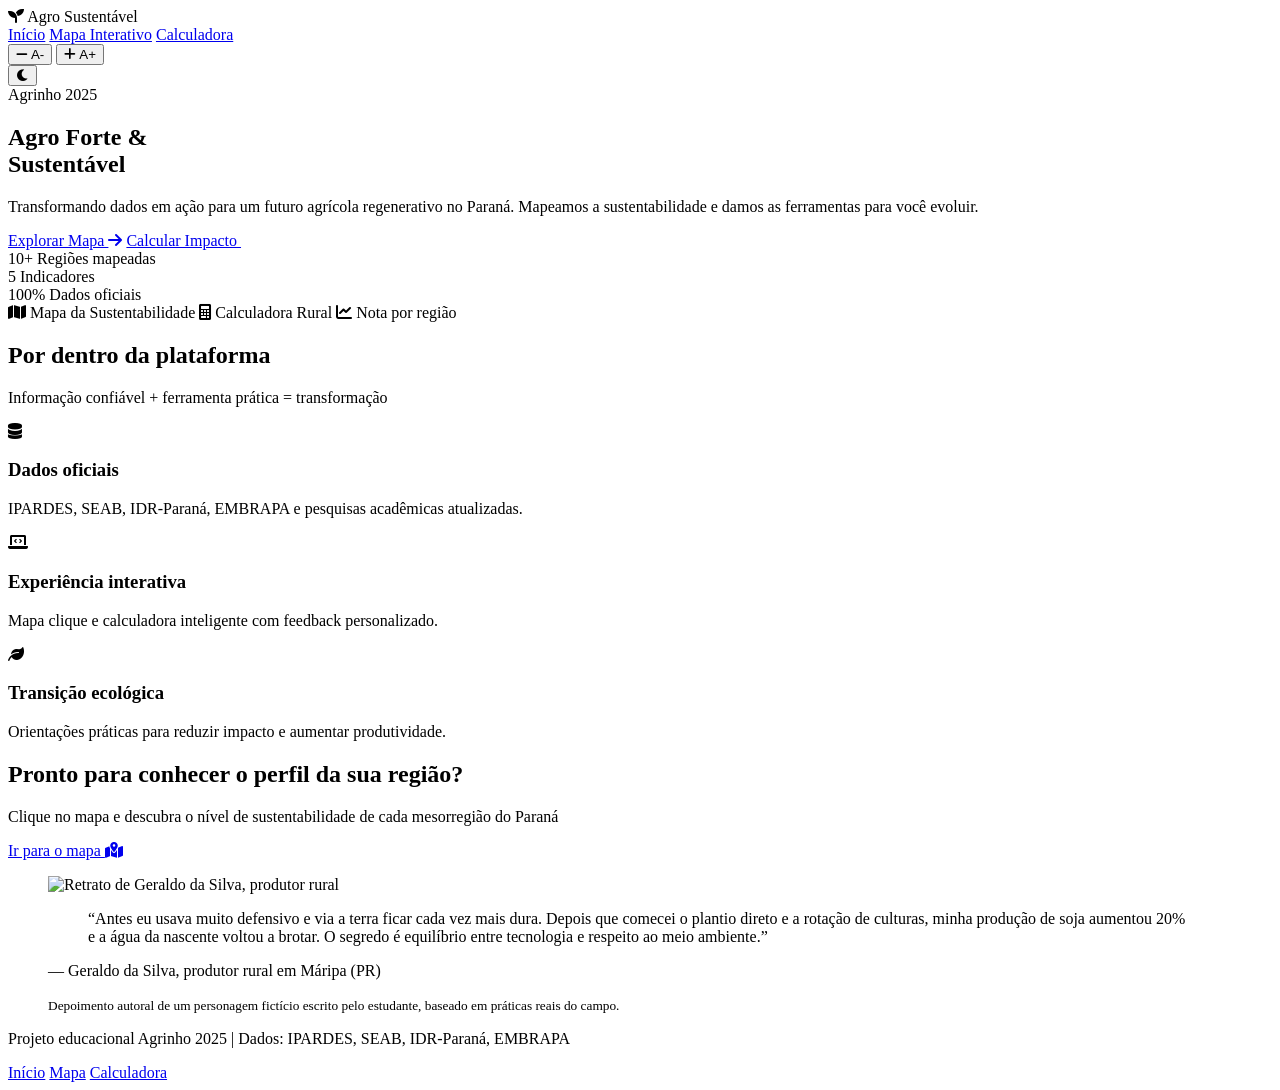
==== index.html @ 738d6c5d "Add files via upload" ====
<!DOCTYPE html>
<html lang="pt-BR">
<head>
    <link rel="icon" type="image/png" sizes="32x32" href="../img/agrinho.png">
    <link rel="shortcut icon" href="../img/agrinho.png">
    <link rel="apple-touch-icon" href="../img/agrinho.png">  
    <meta charset="UTF-8">
    <meta name="viewport" content="width=device-width, initial-scale=1.0">
    <title>Agro Forte & Sustentável | Início</title>
    <link rel="preconnect" href="https://fonts.googleapis.com">
    <link rel="preconnect" href="https://fonts.gstatic.com" crossorigin>
    <link href="https://fonts.googleapis.com/css2?family=Inter:opsz,wght@14..32,300;14..32,400;14..32,500;14..32,600;14..32,700&family=Space+Grotesk:wght@400;500;600;700&display=swap" rel="stylesheet">
    <link rel="stylesheet" href="https://cdnjs.cloudflare.com/ajax/libs/font-awesome/6.0.0-beta3/css/all.min.css">
    <link rel="stylesheet" href="../css/style.css">
</head>
<body>
    <!-- Elemento para o brilho do cursor (animado via JS) -->
    <div class="cursor-glow"></div>

    <!-- Cabeçalho fixo transparente -->
    <header class="header-transparent">
        <div class="container">
            <div class="logo"> <!-- CORRIGIDO: antes havia caractere estranho -->
                <i class="fas fa-seedling"></i>
                <span>Agro Sustentável</span>
 

            </div>
            <nav>
                <a href="index.html">Início</a>
                <a href="mapa.html">Mapa Interativo</a>
                <a href="calculadora.html">Calculadora</a>
                <div class="font-control">
                    <button id="font-minus" class="font-btn" aria-label="Diminuir fonte">
                        <i class="fas fa-minus"></i> A-
                    </button>
                    <button id="font-plus" class="font-btn" aria-label="Aumentar fonte">
                        <i class="fas fa-plus"></i> A+
                    </button>
                </div>
                <button id="dark-mode-toggle" class="dark-toggle" aria-label="Alternar modo escuro">
                    <i class="fas fa-moon"></i>
                </button>
            </nav>
        </div>
    </header>

    <main>
        <!-- Seção hero (destaque principal) -->
        <section class="hero">
            <div class="container hero-grid">
                <div class="hero-content">
                    <div class="badge">Agrinho 2025</div>
                    <h1>Agro Forte &<br>Sustentável</h1>
                    <p>Transformando dados em ação para um futuro agrícola regenerativo no Paraná. Mapeamos a sustentabilidade e damos as ferramentas para você evoluir.</p>
                    <div class="hero-buttons">
                        <a href="mapa.html" class="btn-primary">Explorar Mapa <i class="fas fa-arrow-right"></i></a>
                        <a href="calculadora.html" class="btn-secondary">Calcular Impacto <i class="fas fa-chart-simple"></i></a>
                    </div>
                    <div class="hero-stats">
                        <div><span>10+</span> Regiões mapeadas</div>
                        <div><span>5</span> Indicadores</div>
                        <div><span>100%</span> Dados oficiais</div>
                    </div>
                </div>
                <div class="hero-visual">
                    <a href="mapa.html" class="floating-card card-1" style="text-decoration: none; color: inherit;">
                        <i class="fas fa-map"></i>
                        <span>Mapa da Sustentabilidade</span>
                    </a>
                    <a href="calculadora.html" class="floating-card card-2" style="text-decoration: none; color: inherit;">
                        <i class="fas fa-calculator"></i>
                        <span>Calculadora Rural</span>
                    </a>
                    <a href="#features" class="floating-card card-3" style="text-decoration: none; color: inherit;">
                        <i class="fas fa-chart-line"></i>
                        <span>Nota por região</span>
                    </a>
                </div>
            </div>
            <div class="hero-wave"></div>
        </section>

        <!-- Seção de funcionalidades -->
        <section class="features">
            <div class="container">
                <div class="section-header">
                    <h2>Por dentro da plataforma</h2>
                    <p>Informação confiável + ferramenta prática = transformação</p>
                </div>
                <div class="features-grid">
                    <div class="feature-card">
                        <div class="feature-icon"><i class="fas fa-database"></i></div>
                        <h3>Dados oficiais</h3>
                        <p>IPARDES, SEAB, IDR-Paraná, EMBRAPA e pesquisas acadêmicas atualizadas.</p>
                    </div>
                    <div class="feature-card">
                        <div class="feature-icon"><i class="fas fa-laptop-code"></i></div>
                        <h3>Experiência interativa</h3>
                        <p>Mapa clique e calculadora inteligente com feedback personalizado.</p>
                    </div>
                    <div class="feature-card">
                        <div class="feature-icon"><i class="fas fa-leaf"></i></div>
                        <h3>Transição ecológica</h3>
                        <p>Orientações práticas para reduzir impacto e aumentar produtividade.</p>
                    </div>
                </div>
            </div>
        </section>

        <!-- Chamada para ação -->
        <section class="cta-section">
            <div class="container">
                <div class="cta-card">
                    <h2>Pronto para conhecer o perfil da sua região?</h2>
                    <p>Clique no mapa e descubra o nível de sustentabilidade de cada mesorregião do Paraná</p>
                    <a href="mapa.html" class="btn-primary">Ir para o mapa <i class="fas fa-map-marked-alt"></i></a>
                </div>
            </div>
        </section>
        <!-- Depoimento autoral do produtor (semântico com figure/blockquote) -->
        <section class="depoimento-autoral" aria-label="Depoimento de produtor rural">
            <div class="container">
                <figure class="depoimento-card">
                    <img src="../img/geraldo.png" alt="Retrato de Geraldo da Silva, produtor rural" class="depoimento-icone">
                    <figcaption class="depoimento-conteudo">
                        <blockquote class="depoimento-texto">
                            <p>“Antes eu usava muito defensivo e via a terra ficar cada vez mais dura. Depois que comecei o plantio direto e a rotação de culturas, minha produção de soja aumentou 20% e a água da nascente voltou a brotar. O segredo é equilíbrio entre tecnologia e respeito ao meio ambiente.”</p>
                        </blockquote>
                        <p class="depoimento-autor">— Geraldo da Silva, produtor rural em Máripa (PR)</p>
                        <small class="depoimento-credito">Depoimento autoral de um personagem fictício escrito pelo estudante, baseado em práticas reais do campo.</small>
                    </figcaption>
                </figure>
            </div>
        </section>
    </main>

    <footer>
        <div class="container">
            <p>Projeto educacional Agrinho 2025 | Dados: IPARDES, SEAB, IDR-Paraná, EMBRAPA</p>
            <div class="footer-links">
                <a href="index.html">Início</a>
                <a href="mapa.html">Mapa</a>
                <a href="calculadora.html">Calculadora</a>
            </div>
        </div>
    </footer>

    <script src="../js/script.js"></script>
</body>
</html>
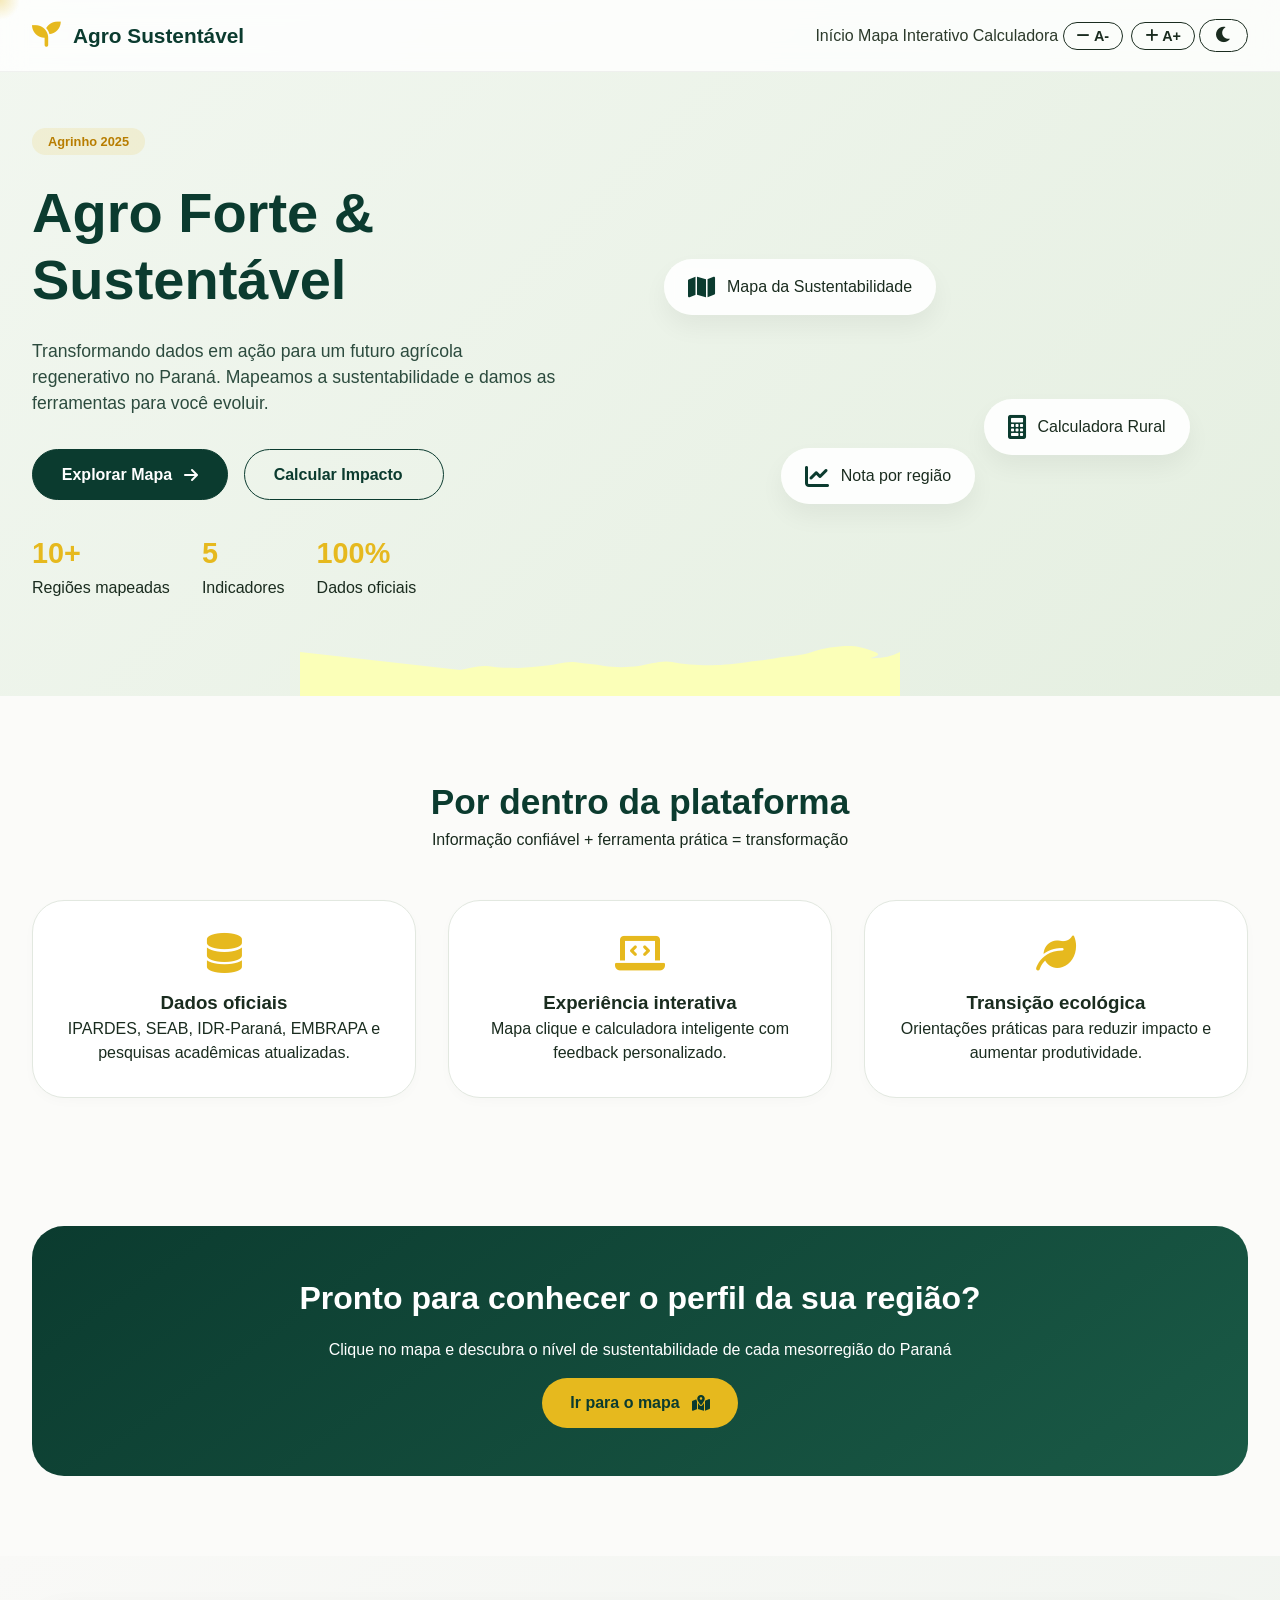
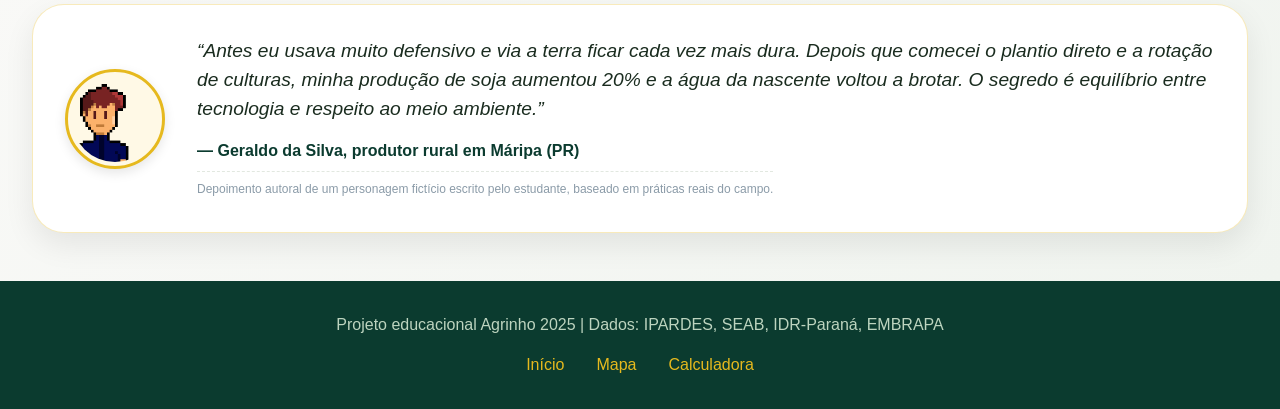
==== commit f97f26af: "alteração dos caminhos para os arquivos" ====
--- a/index.html
+++ b/index.html
@@ -1,9 +1,9 @@
 <!DOCTYPE html>
 <html lang="pt-BR">
 <head>
-    <link rel="icon" type="image/png" sizes="32x32" href="../img/agrinho.png">
-    <link rel="shortcut icon" href="../img/agrinho.png">
-    <link rel="apple-touch-icon" href="../img/agrinho.png">  
+    <link rel="icon" type="image/png" sizes="32x32" href="img/agrinho.png">
+    <link rel="shortcut icon" href="img/agrinho.png">
+    <link rel="apple-touch-icon" href="img/agrinho.png">  
     <meta charset="UTF-8">
     <meta name="viewport" content="width=device-width, initial-scale=1.0">
     <title>Agro Forte & Sustentável | Início</title>
@@ -11,7 +11,7 @@
     <link rel="preconnect" href="https://fonts.gstatic.com" crossorigin>
     <link href="https://fonts.googleapis.com/css2?family=Inter:opsz,wght@14..32,300;14..32,400;14..32,500;14..32,600;14..32,700&family=Space+Grotesk:wght@400;500;600;700&display=swap" rel="stylesheet">
     <link rel="stylesheet" href="https://cdnjs.cloudflare.com/ajax/libs/font-awesome/6.0.0-beta3/css/all.min.css">
-    <link rel="stylesheet" href="../css/style.css">
+    <link rel="stylesheet" href="css/style.css">
 </head>
 <body>
     <!-- Elemento para o brilho do cursor (animado via JS) -->
@@ -122,7 +122,7 @@
         <section class="depoimento-autoral" aria-label="Depoimento de produtor rural">
             <div class="container">
                 <figure class="depoimento-card">
-                    <img src="../img/geraldo.png" alt="Retrato de Geraldo da Silva, produtor rural" class="depoimento-icone">
+                    <img src="img/geraldo.png" alt="Retrato de Geraldo da Silva, produtor rural" class="depoimento-icone">
                     <figcaption class="depoimento-conteudo">
                         <blockquote class="depoimento-texto">
                             <p>“Antes eu usava muito defensivo e via a terra ficar cada vez mais dura. Depois que comecei o plantio direto e a rotação de culturas, minha produção de soja aumentou 20% e a água da nascente voltou a brotar. O segredo é equilíbrio entre tecnologia e respeito ao meio ambiente.”</p>
@@ -146,6 +146,6 @@
         </div>
     </footer>
 
-    <script src="../js/script.js"></script>
+    <script src="js/script.js"></script>
 </body>
-</html>+</html>
--- a/css/style.css
+++ b/css/style.css
@@ -0,0 +1,941 @@
+/**
+ * ================================================
+ * ESTILOS GLOBAIS DO SITE - ARQUIVO PRINCIPAL (style.css)
+ * ================================================
+ * 
+ * Este arquivo contém os estilos base compartilhados por todas as páginas do site.
+ * Inclui:
+ * - Reset e configurações globais
+ * - Efeitos visuais (cursor glow)
+ * - Cabeçalho fixo com navegação
+ * - Botões principais
+ * - Seção Hero (página inicial)
+ * - Seção de funcionalidades (Features)
+ * - Chamada para ação (CTA)
+ * - Depoimento autoral
+ * - Rodapé (Footer)
+ * - Modo escuro (Dark Mode) completo
+ * - Responsividade para todos os dispositivos
+ * - Classes de compatibilidade para quiz e mapa
+ */
+
+/* ================================================
+   RESET E CONFIGURAÇÕES GLOBAIS
+   ================================================ */
+
+/* Reset básico - remove margens e paddings padrão */
+* {
+    margin: 0;
+    padding: 0;
+    box-sizing: border-box;
+}
+
+/* Configurações do corpo da página */
+body {
+    font-family: 'Inter', sans-serif;
+    background-color: #FBFBF9;
+    color: #1A2C1F;
+    line-height: 1.5;
+    overflow-x: hidden;
+    font-size: 100%;
+    transition: font-size 0.2s ease;
+}
+
+/* Elemento raiz - base para controle de fonte */
+html {
+    font-size: 100%;
+}
+
+/* Container centralizado - limita largura máxima */
+.container {
+    max-width: 1280px;
+    margin: 0 auto;
+    padding: 0 2rem;
+    transition: all 0.2s ease;
+}
+
+/* ================================================
+   EFEITO DE BRILHO DO CURSOR (VISUAL)
+   ================================================ 
+   Cria um efeito de "glow" que acompanha o mouse
+   Melhora a experiência estética do site */
+
+.cursor-glow {
+    position: fixed;
+    width: 40px;
+    height: 40px;
+    border-radius: 50%;
+    background: radial-gradient(circle, rgba(230, 185, 30, 0.3) 0%, rgba(230, 185, 30, 0) 70%);
+    pointer-events: none;  /* Permite clicar através do elemento */
+    z-index: 9999;
+    transform: translate(-50%, -50%);
+    transition: transform 0.05s;
+}
+
+/* ================================================
+   CABEÇALHO (HEADER) TRANSPARENTE COM BLUR
+   ================================================ 
+   Header fixo no topo com efeito de vidro (glassmorphism) */
+
+header {
+    position: fixed;
+    top: 0;
+    width: 100%;
+    z-index: 100;
+    padding: 1.2rem 0;
+    transition: all 0.3s;
+    background: rgba(255, 255, 255, 0.8);
+    backdrop-filter: blur(12px);
+    border-bottom: 1px solid rgba(0, 0, 0, 0.05);
+}
+
+/* Container do header - layout flexível */
+.header-transparent .container {
+    display: flex;
+    justify-content: space-between;
+    align-items: center;
+}
+
+/* ================================================
+   LOGO
+   ================================================ */
+
+.logo {
+    display: flex;
+    align-items: center;
+    gap: 0.75rem;
+    font-weight: 700;
+    font-size: 1.3rem;
+    color: #0B3B2F;
+}
+
+.logo a {
+    display: flex;
+    align-items: center;
+    gap: 0.75rem;
+    text-decoration: none;
+    color: inherit;
+}
+
+.logo i {
+    font-size: 1.8rem;
+    color: #E6B91E;
+}
+
+/* ================================================
+   NAVEGAÇÃO PRINCIPAL
+   ================================================ */
+
+nav ul {
+    display: flex;
+    list-style: none;
+    gap: 2rem;
+}
+
+nav a {
+    text-decoration: none;
+    color: #2C3A2B;
+    font-weight: 500;
+    transition: color 0.2s;
+}
+
+nav a:hover, 
+nav a.active {
+    color: #E6B91E;
+}
+
+/* ================================================
+   FERRAMENTAS DE ACESSIBILIDADE
+   ================================================ 
+   Controles de tamanho de fonte e modo escuro */
+
+.accessibility-tools {
+    display: flex;
+    align-items: center;
+    gap: 1rem;
+}
+
+/* Controle de fonte (A+ e A-) */
+.font-control {
+    display: inline-flex;
+    align-items: center;
+    gap: 0.5rem;
+}
+
+.font-btn {
+    background: transparent;
+    border: 1px solid currentColor;
+    border-radius: 40px;
+    padding: 0.3rem 0.8rem;
+    cursor: pointer;
+    font-size: 0.9rem;
+    font-weight: 600;
+    transition: all 0.2s;
+    color: inherit;
+}
+
+.font-btn:hover {
+    background: rgba(230, 185, 30, 0.2);
+    border-color: #E6B91E;
+}
+
+.font-btn i {
+    font-size: 0.9rem;
+}
+
+/* Botão de modo escuro (dark mode) */
+.dark-toggle {
+    background: transparent;
+    border: 1px solid currentColor;
+    border-radius: 40px;
+    padding: 0.3rem 0.9rem;
+    cursor: pointer;
+    font-size: 1.1rem;
+    color: inherit;
+    transition: all 0.2s;
+}
+
+.dark-toggle:hover {
+    background: rgba(230, 185, 30, 0.2);
+    border-color: #E6B91E;
+}
+
+.dark-toggle i {
+    transition: transform 0.3s ease;
+}
+
+.dark-toggle:hover i {
+    transform: rotate(15deg);
+}
+
+/* ================================================
+   BOTÕES PRINCIPAIS
+   ================================================ 
+   Botões primário e secundário com animação de pulso */
+
+.btn-primary, 
+.btn-secondary {
+    display: inline-flex;
+    align-items: center;
+    gap: 0.75rem;
+    padding: 0.8rem 1.8rem;
+    border-radius: 60px;
+    font-weight: 600;
+    text-decoration: none;
+    transition: all 0.25s;
+    font-size: 1rem;
+    animation: pulse 2s infinite;
+}
+
+.btn-primary:hover, 
+.btn-secondary:hover {
+    animation: none;
+    transform: translateY(-2px);
+}
+
+/* Botão primário (fundo escuro) */
+.btn-primary {
+    background: #0B3B2F;
+    color: white;
+    border: 1px solid #0B3B2F;
+}
+
+.btn-primary:hover {
+    background: #1A5A46;
+    box-shadow: 0 8px 20px rgba(11, 59, 47, 0.2);
+}
+
+/* Botão secundário (contorno) */
+.btn-secondary {
+    background: transparent;
+    color: #0B3B2F;
+    border: 1px solid #0B3B2F;
+}
+
+.btn-secondary:hover {
+    background: #F0F4EF;
+}
+
+/* Animação de pulso para chamar atenção */
+@keyframes pulse {
+    0% {
+        transform: scale(1);
+        box-shadow: 0 0 0 0 rgba(230, 185, 30, 0.4);
+    }
+    70% {
+        transform: scale(1.02);
+        box-shadow: 0 0 0 10px rgba(230, 185, 30, 0);
+    }
+    100% {
+        transform: scale(1);
+        box-shadow: 0 0 0 0 rgba(230, 185, 30, 0);
+    }
+}
+
+/* ================================================
+   SEÇÃO HERO (DESTAQUE PRINCIPAL)
+   ================================================ 
+   Primeira seção da página inicial com chamada principal */
+
+.hero {
+    position: relative;
+    padding: 8rem 0 6rem;
+    background: linear-gradient(135deg, #F2F7F0 0%, #E5EFE1 100%);
+    overflow: hidden;
+}
+
+/* Grid do hero - duas colunas (texto + cards flutuantes) */
+.hero-grid {
+    display: grid;
+    grid-template-columns: 1fr 1fr;
+    gap: 3rem;
+    align-items: center;
+}
+
+/* Badge de destaque */
+.badge {
+    display: inline-block;
+    background: rgba(230, 185, 30, 0.125);
+    color: #B87D00;
+    padding: 0.25rem 1rem;
+    border-radius: 60px;
+    font-size: 0.8rem;
+    font-weight: 600;
+    margin-bottom: 1.5rem;
+}
+
+/* Título principal */
+.hero h1 {
+    font-family: 'Space Grotesk', sans-serif;
+    font-size: 3.5rem;
+    line-height: 1.2;
+    margin-bottom: 1.5rem;
+    color: #0B3B2F;
+}
+
+/* Descrição */
+.hero p {
+    font-size: 1.1rem;
+    color: #2C4B3E;
+    margin-bottom: 2rem;
+    max-width: 90%;
+}
+
+/* Grupo de botões */
+.hero-buttons {
+    display: flex;
+    gap: 1rem;
+    margin-bottom: 2rem;
+}
+
+/* Estatísticas (números animados) */
+.hero-stats {
+    display: flex;
+    gap: 2rem;
+}
+
+.hero-stats div span {
+    display: block;
+    font-size: 1.8rem;
+    font-weight: 800;
+    color: #E6B91E;
+}
+
+/* ================================================
+   CARDS FLUTUANTES ANIMADOS
+   ================================================ 
+   Cards que flutuam na área visual do hero */
+
+.hero-visual {
+    position: relative;
+    height: 350px;
+}
+
+.floating-card {
+    position: absolute;
+    background: rgba(255, 255, 255, 0.9);
+    backdrop-filter: blur(8px);
+    padding: 1rem 1.5rem;
+    border-radius: 60px;
+    display: flex;
+    align-items: center;
+    gap: 0.75rem;
+    box-shadow: 0 12px 25px rgba(0, 0, 0, 0.05);
+    font-weight: 500;
+    animation: float 4s infinite ease-in-out;
+    cursor: pointer;
+    transition: transform 0.3s, box-shadow 0.3s;
+    text-decoration: none;
+    color: inherit;
+}
+
+.floating-card:hover {
+    transform: translateY(-5px) scale(1.02);
+    box-shadow: 0 20px 30px -10px rgba(0, 0, 0, 0.2);
+}
+
+.floating-card i {
+    font-size: 1.5rem;
+    color: #0B3B2F;
+}
+
+/* Posicionamento individual dos cards com delays diferentes */
+.card-1 {
+    top: 20%;
+    left: 0;
+    animation-delay: 0s;
+}
+
+.card-2 {
+    top: 60%;
+    right: 10%;
+    animation-delay: 1s;
+}
+
+.card-3 {
+    bottom: 10%;
+    left: 20%;
+    animation-delay: 2s;
+}
+
+/* Animação de flutuação */
+@keyframes float {
+    0% {
+        transform: translateY(0px);
+    }
+    50% {
+        transform: translateY(-12px);
+    }
+    100% {
+        transform: translateY(0px);
+    }
+}
+
+/* Onda decorativa na parte inferior do hero */
+.hero-wave {
+    position: absolute;
+    bottom: 0;
+    left: 0;
+    width: 100%;
+    height: 60px;
+    background: url('[data-uri]') repeat-x;
+    background-size: 1200px 60px;
+}
+
+/* ================================================
+   SEÇÃO DE FUNCIONALIDADES (FEATURES)
+   ================================================ 
+   Cards que explicam os recursos da plataforma */
+
+.features {
+    padding: 5rem 0;
+}
+
+.section-header {
+    text-align: center;
+    margin-bottom: 3rem;
+}
+
+.section-header h2 {
+    font-family: 'Space Grotesk', sans-serif;
+    font-size: 2.2rem;
+    color: #0B3B2F;
+}
+
+/* Grid responsivo de features */
+.features-grid {
+    display: grid;
+    grid-template-columns: repeat(auto-fit, minmax(280px, 1fr));
+    gap: 2rem;
+}
+
+/* Card individual de feature */
+.feature-card {
+    background: white;
+    padding: 2rem;
+    border-radius: 2rem;
+    text-align: center;
+    transition: all 0.3s;
+    box-shadow: 0 4px 12px rgba(0, 0, 0, 0.02);
+    border: 1px solid #E2E8E0;
+}
+
+.feature-card:hover {
+    transform: translateY(-8px);
+    box-shadow: 0 20px 30px -12px rgba(0, 0, 0, 0.1);
+    border-color: #E6B91E;
+}
+
+.feature-icon i {
+    font-size: 2.5rem;
+    color: #E6B91E;
+    margin-bottom: 1rem;
+}
+
+/* Animações de entrada com delays */
+.feature-card:nth-child(1) {
+    transition-delay: 0.1s;
+}
+
+.feature-card:nth-child(2) {
+    transition-delay: 0.2s;
+}
+
+.feature-card:nth-child(3) {
+    transition-delay: 0.3s;
+}
+
+/* ================================================
+   SEÇÃO DE CHAMADA PARA AÇÃO (CTA)
+   ================================================ 
+   Seção que incentiva o usuário a explorar o mapa */
+
+.cta-section {
+    padding: 3rem 0 5rem;
+}
+
+.cta-card {
+    background: linear-gradient(145deg, #0B3B2F, #1A5A46);
+    padding: 3rem;
+    border-radius: 2rem;
+    text-align: center;
+    color: white;
+}
+
+.cta-card h2 {
+    font-size: 2rem;
+    margin-bottom: 1rem;
+}
+
+.cta-card .btn-primary {
+    background: #E6B91E;
+    color: #0B3B2F;
+    border: none;
+    margin-top: 1rem;
+}
+
+/* ================================================
+   DEPOIMENTO AUTORAL (COM SEMÂNTICA MELHORADA)
+   ================================================ 
+   Seção de depoimento de produtor rural */
+
+.depoimento-autoral {
+    padding: 3rem 0;
+    background: linear-gradient(135deg, #F9F9F7 0%, #F0F4EF 100%);
+}
+
+/* Card do depoimento */
+.depoimento-card {
+    display: flex;
+    gap: 2rem;
+    background: white;
+    border-radius: 2rem;
+    padding: 2rem;
+    box-shadow: 0 12px 30px rgba(0, 0, 0, 0.08);
+    border: 1px solid rgba(230, 185, 30, 0.3);
+    transition: transform 0.3s;
+    align-items: center;
+}
+
+.depoimento-card:hover {
+    transform: translateY(-5px);
+}
+
+/* Imagem do depoente */
+.depoimento-icone {
+    flex-shrink: 0;
+    width: 100px;
+    height: 100px;
+    border-radius: 50%;
+    object-fit: cover;
+    border: 3px solid #E6B91E;
+    background: #FFF9E6;
+    padding: 4px;
+    box-shadow: 0 4px 12px rgba(0, 0, 0, 0.1);
+}
+
+.depoimento-conteudo {
+    flex: 1;
+}
+
+/* Texto do depoimento */
+.depoimento-texto {
+    font-size: 1.2rem;
+    line-height: 1.5;
+    font-style: italic;
+    color: #1A2C1F;
+    margin-bottom: 1rem;
+}
+
+.depoimento-texto p {
+    margin: 0;
+}
+
+/* Nome do autor */
+.depoimento-autor {
+    font-weight: 600;
+    color: #0B3B2F;
+    margin-bottom: 0.5rem;
+}
+
+/* Crédito do depoimento (personagem fictício) */
+.depoimento-credito {
+    font-size: 0.75rem;
+    color: #8B9BA8;
+    border-top: 1px dashed #E2E8E0;
+    padding-top: 0.5rem;
+    display: inline-block;
+}
+
+/* ================================================
+   RODAPÉ (FOOTER)
+   ================================================ */
+
+footer {
+    background: #0B3B2F;
+    color: #BDD4BF;
+    padding: 2rem 0;
+    text-align: center;
+}
+
+.footer-links {
+    margin-top: 1rem;
+    display: flex;
+    justify-content: center;
+    gap: 2rem;
+    list-style: none;
+}
+
+.footer-links a {
+    color: #E6B91E;
+    text-decoration: none;
+    transition: color 0.2s;
+}
+
+.footer-links a:hover {
+    color: #F5C542;
+    text-decoration: underline;
+}
+
+/* ================================================
+   MODO ESCURO (DARK MODE) - GLOBAL
+   ================================================ 
+   Sobrescrita de cores para o tema escuro */
+
+/* Classe principal do modo escuro */
+.dark-mode {
+    background-color: #0F1A12;
+    color: #E5E7E6;
+}
+
+/* Header no modo escuro */
+.dark-mode header,
+.dark-mode .header-transparent {
+    background: rgba(15, 26, 18, 0.95) !important;
+    border-bottom: 1px solid #2A3A2A !important;
+    backdrop-filter: blur(12px);
+}
+
+.dark-mode .logo {
+    color: #F0F7EA;
+}
+
+.dark-mode .logo i {
+    color: #E6B91E;
+}
+
+.dark-mode nav a {
+    color: #C8DCC8;
+}
+
+.dark-mode nav a:hover,
+.dark-mode nav a.active {
+    color: #E6B91E;
+}
+
+/* Hero no modo escuro */
+.dark-mode .hero {
+    background: linear-gradient(135deg, #0F1F12 0%, #142A18 100%);
+}
+
+.dark-mode .badge {
+    background: rgba(230, 185, 30, 0.188);
+    color: #F5C542;
+}
+
+.dark-mode .hero h1,
+.dark-mode .section-header h2,
+.dark-mode .feature-card h3 {
+    color: #F0F7EA;
+}
+
+.dark-mode .hero p {
+    color: #C8DCC8;
+}
+
+/* Features no modo escuro */
+.dark-mode .feature-card {
+    background: #1C2A1C;
+    border-color: #2C3E2C;
+    box-shadow: none;
+}
+
+.dark-mode .feature-card:hover {
+    border-color: #E6B91E;
+}
+
+/* Cards flutuantes no modo escuro */
+.dark-mode .floating-card {
+    background: rgba(30, 40, 30, 0.9);
+    backdrop-filter: blur(8px);
+    color: #F0F7EA;
+    border: 1px solid rgba(230, 185, 30, 0.25);
+}
+
+.dark-mode .floating-card i {
+    color: #E6B91E;
+}
+
+/* CTA no modo escuro */
+.dark-mode .cta-card {
+    background: linear-gradient(145deg, #1E3A2A, #0F2A1A);
+}
+
+/* Depoimento no modo escuro */
+.dark-mode .depoimento-autoral {
+    background: linear-gradient(135deg, #142A18 0%, #0F1F12 100%);
+}
+
+.dark-mode .depoimento-card {
+    background: #1C2A1C;
+}
+
+.dark-mode .depoimento-texto {
+    color: #E5E7E6;
+}
+
+.dark-mode .depoimento-autor {
+    color: #E6B91E;
+}
+
+.dark-mode .depoimento-credito {
+    color: #A8C3A8;
+    border-top-color: #2C3E2C;
+}
+
+.dark-mode .depoimento-icone img {
+    background: #2A3E2A;
+    border-color: #E6B91E;
+}
+
+/* Footer no modo escuro */
+.dark-mode footer {
+    background: #0A1A0A;
+    color: #9ABF9A;
+}
+
+/* Botões no modo escuro */
+.dark-mode .btn-secondary {
+    border-color: #C8DCC8;
+    color: #C8DCC8;
+}
+
+.dark-mode .btn-secondary:hover {
+    background: #2A3E2A;
+}
+
+/* Botão dark mode no modo escuro */
+.dark-mode .dark-toggle {
+    border-color: #C8DCC8;
+    color: #C8DCC8;
+}
+
+.dark-mode .dark-toggle:hover {
+    background: rgba(230, 185, 30, 0.2);
+    border-color: #E6B91E;
+}
+
+/* Ferramentas de acessibilidade no modo escuro */
+.dark-mode .font-btn {
+    border-color: #C8DCC8;
+    color: #C8DCC8;
+}
+
+.dark-mode .font-btn:hover {
+    background: rgba(230, 185, 30, 0.2);
+    border-color: #E6B91E;
+}
+
+/* ================================================
+   RESPONSIVIDADE
+   ================================================ 
+   Adaptações para diferentes tamanhos de tela */
+
+/* Tablets grandes (max-width: 900px) */
+@media (max-width: 900px) {
+    .hero-grid {
+        grid-template-columns: 1fr;
+        text-align: center;
+    }
+    
+    .hero p {
+        max-width: 100%;
+    }
+    
+    .hero-stats {
+        justify-content: center;
+    }
+    
+    .hero-visual {
+        display: none;
+    }
+    
+    .hero h1 {
+        font-size: 2.5rem;
+    }
+    
+    /* Ajuste do header em telas menores */
+    .header-transparent .container {
+        flex-wrap: wrap;
+        gap: 1rem;
+    }
+    
+    nav ul {
+        gap: 1rem;
+    }
+}
+
+/* Tablets pequenos e celulares grandes (max-width: 700px) */
+@media (max-width: 700px) {
+    .depoimento-card {
+        flex-direction: column;
+        text-align: center;
+        gap: 1rem;
+        padding: 1.5rem;
+    }
+    
+    .depoimento-texto {
+        font-size: 1rem;
+    }
+    
+    .depoimento-icone img {
+        width: 80px;
+        height: 80px;
+    }
+    
+    .features-grid {
+        grid-template-columns: 1fr;
+    }
+    
+    .cta-card {
+        padding: 2rem;
+    }
+    
+    .cta-card h2 {
+        font-size: 1.5rem;
+    }
+}
+
+/* Celulares médios (max-width: 600px) */
+@media (max-width: 600px) {
+    .header-transparent .container {
+        flex-direction: column;
+    }
+    
+    nav ul {
+        justify-content: center;
+    }
+    
+    .accessibility-tools {
+        justify-content: center;
+    }
+}
+
+/* Celulares pequenos (max-width: 480px) */
+@media (max-width: 480px) {
+    .hero h1 {
+        font-size: 2rem;
+    }
+    
+    .hero-buttons {
+        flex-direction: column;
+        align-items: center;
+    }
+    
+    .hero-stats {
+        flex-direction: column;
+        gap: 0.5rem;
+    }
+    
+    .depoimento-icone img {
+        width: 70px;
+        height: 70px;
+    }
+    
+    .depoimento-texto {
+        font-size: 0.9rem;
+    }
+}
+
+/* ================================================
+   CLASSES PARA QUIZ E MAPA (COMPATIBILIDADE)
+   ================================================ 
+   Estilos que garantem compatibilidade com os componentes 
+   das páginas de calculadora e mapa */
+
+.quiz-card, 
+.map-card, 
+.modal-comparacao, 
+.modal-normal {
+    transition: all 0.2s ease;
+}
+
+/* Transições suaves para cards de opção do quiz */
+.quiz-step .option-card {
+    transition: all 0.3s cubic-bezier(0.2, 0.9, 0.4, 1.1);
+}
+
+/* Delays diferentes para cada opção (efeito cascata) */
+.quiz-step .option-card:nth-child(1) {
+    transition-delay: 0.05s;
+}
+
+.quiz-step .option-card:nth-child(2) {
+    transition-delay: 0.1s;
+}
+
+.quiz-step .option-card:nth-child(3) {
+    transition-delay: 0.15s;
+}
+
+.quiz-step .option-card:nth-child(4) {
+    transition-delay: 0.2s;
+}
+
+/* Hover dos cards de opção */
+.option-card:hover {
+    transform: translateY(-5px) scale(1.01);
+    box-shadow: 0 12px 20px -8px rgba(0, 0, 0, 0.15);
+}
+
+/* ================================================
+   LINK DE ACESSIBILIDADE (SKIP LINK)
+   ================================================ 
+   Permite que usuários de teclado pulem a navegação
+   e vão diretamente para o conteúdo principal */
+
+.skip-link {
+    position: absolute;
+    top: -40px;
+    left: 0;
+    background: #0B3B2F;
+    color: white;
+    padding: 8px;
+    text-decoration: none;
+    z-index: 1000;
+    transition: top 0.2s;
+}
+
+.skip-link:focus {
+    top: 0;
+}
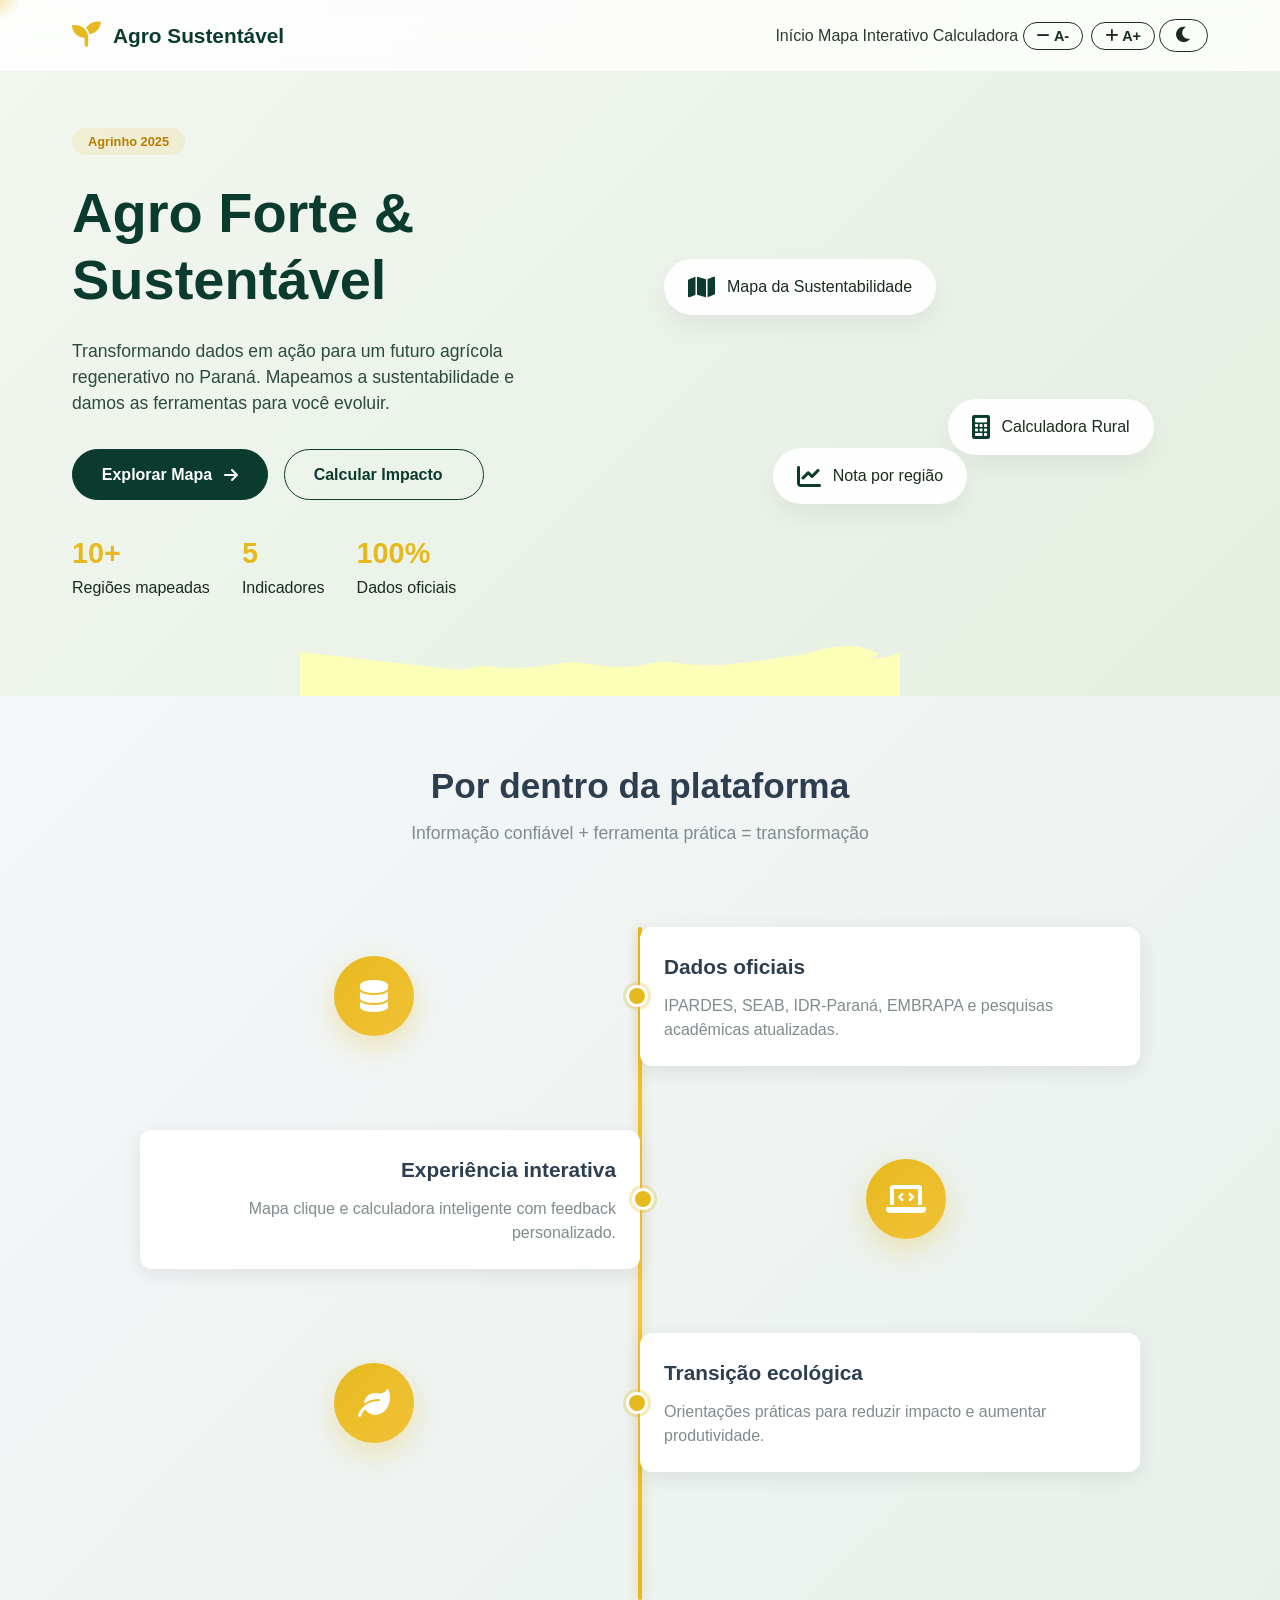
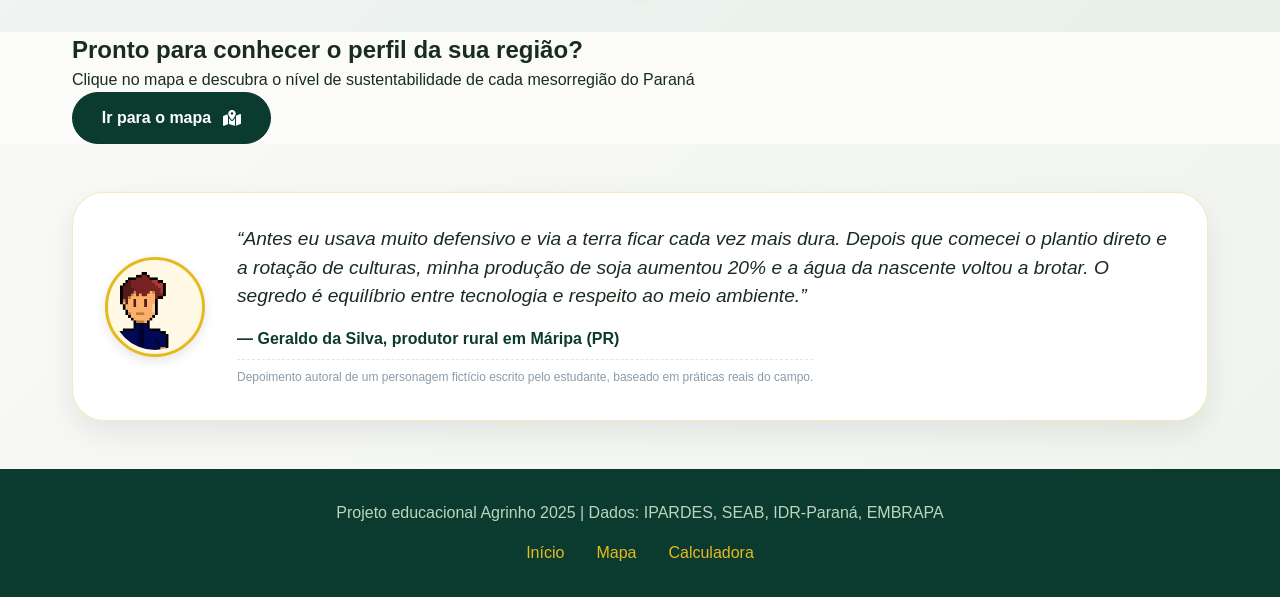
==== commit d30a4a6a: "atualização nas features" ====
--- a/index.html
+++ b/index.html
@@ -20,7 +20,7 @@
     <!-- Cabeçalho fixo transparente -->
     <header class="header-transparent">
         <div class="container">
-            <div class="logo"> <!-- CORRIGIDO: antes havia caractere estranho -->
+            <div class="logo"> 
                 <i class="fas fa-seedling"></i>
                 <span>Agro Sustentável</span>
  
@@ -82,27 +82,39 @@
         </section>
 
         <!-- Seção de funcionalidades -->
-        <section class="features">
+  <section class="features">
             <div class="container">
                 <div class="section-header">
                     <h2>Por dentro da plataforma</h2>
                     <p>Informação confiável + ferramenta prática = transformação</p>
                 </div>
-                <div class="features-grid">
-                    <div class="feature-card">
-                        <div class="feature-icon"><i class="fas fa-database"></i></div>
-                        <h3>Dados oficiais</h3>
-                        <p>IPARDES, SEAB, IDR-Paraná, EMBRAPA e pesquisas acadêmicas atualizadas.</p>
+                <div class="features-timeline">
+                    <div class="timeline-item left">
+                        <div class="timeline-marker">
+                            <div class="feature-icon"><i class="fas fa-database"></i></div>
+                        </div>
+                        <div class="timeline-content">
+                            <h3>Dados oficiais</h3>
+                            <p>IPARDES, SEAB, IDR-Paraná, EMBRAPA e pesquisas acadêmicas atualizadas.</p>
+                        </div>
                     </div>
-                    <div class="feature-card">
-                        <div class="feature-icon"><i class="fas fa-laptop-code"></i></div>
-                        <h3>Experiência interativa</h3>
-                        <p>Mapa clique e calculadora inteligente com feedback personalizado.</p>
+                    <div class="timeline-item right">
+                        <div class="timeline-marker">
+                            <div class="feature-icon"><i class="fas fa-laptop-code"></i></div>
+                        </div>
+                        <div class="timeline-content">
+                            <h3>Experiência interativa</h3>
+                            <p>Mapa clique e calculadora inteligente com feedback personalizado.</p>
+                        </div>
                     </div>
-                    <div class="feature-card">
-                        <div class="feature-icon"><i class="fas fa-leaf"></i></div>
-                        <h3>Transição ecológica</h3>
-                        <p>Orientações práticas para reduzir impacto e aumentar produtividade.</p>
+                    <div class="timeline-item left">
+                        <div class="timeline-marker">
+                            <div class="feature-icon"><i class="fas fa-leaf"></i></div>
+                        </div>
+                        <div class="timeline-content">
+                            <h3>Transição ecológica</h3>
+                            <p>Orientações práticas para reduzir impacto e aumentar produtividade.</p>
+                        </div>
                     </div>
                 </div>
             </div>
--- a/css/style.css
+++ b/css/style.css
@@ -426,9 +426,14 @@
    SEÇÃO DE FUNCIONALIDADES (FEATURES)
    ================================================ 
    Cards que explicam os recursos da plataforma */
-
-.features {
-    padding: 5rem 0;
+   .features {
+    padding: 4rem 2rem;
+    background: linear-gradient(135deg, #f5f7fa 0%, #e8f0ea 100%);
+}
+
+.container {
+    max-width: 1200px;
+    margin: 0 auto;
 }
 
 .section-header {
@@ -437,81 +442,277 @@
 }
 
 .section-header h2 {
-    font-family: 'Space Grotesk', sans-serif;
     font-size: 2.2rem;
-    color: #0B3B2F;
-}
-
-/* Grid responsivo de features */
-.features-grid {
-    display: grid;
-    grid-template-columns: repeat(auto-fit, minmax(280px, 1fr));
-    gap: 2rem;
-}
-
-/* Card individual de feature */
-.feature-card {
+    color: #2c3e50;
+    margin-bottom: 0.5rem;
+    font-weight: 700;
+}
+
+.section-header p {
+    font-size: 1.1rem;
+    color: #7f8c8d;
+}
+
+/* Timeline vertical */
+.features-timeline {
+    position: relative;
+    max-width: 1000px;
+    margin: 0 auto;
+    padding: 2rem 0;
+}
+
+/* Linha vertical central - COR DOURADA */
+.features-timeline::before {
+    content: '';
+    position: absolute;
+    left: 50%;
+    transform: translateX(-50%);
+    width: 4px;
+    height: 100%;
+    background: linear-gradient(to bottom, #E6B91E, #F5C542, #E6B91E);
+    border-radius: 2px;
+    box-shadow: 0 0 10px rgba(230, 185, 30, 0.5);
+}
+
+.timeline-item {
+    display: flex;
+    justify-content: space-between;
+    align-items: center;
+    margin-bottom: 4rem;
+    position: relative;
+    opacity: 0;
+    transform: translateY(30px);
+    animation: fadeInUp 0.6s ease forwards;
+}
+
+.timeline-item:nth-child(1) { animation-delay: 0.2s; }
+.timeline-item:nth-child(2) { animation-delay: 0.5s; }
+.timeline-item:nth-child(3) { animation-delay: 0.8s; }
+
+/* Item à esquerda */
+.timeline-item.left {
+    flex-direction: row;
+}
+
+.timeline-item.left .timeline-marker {
+    order: 1;
+    text-align: right;
+    padding-right: 2rem;
+}
+
+.timeline-item.left .timeline-content {
+    order: 2;
+    text-align: left;
+    margin-left: 0;
+    margin-right: 0;
+}
+
+/* Item à direita */
+.timeline-item.right {
+    flex-direction: row;
+}
+
+.timeline-item.right .timeline-marker {
+    order: 2;
+    text-align: left;
+    padding-left: 2rem;
+}
+
+.timeline-item.right .timeline-content {
+    order: 1;
+    text-align: right;
+    margin-left: 0;
+    margin-right: 0;
+}
+
+.timeline-marker {
+    width: 50%;
+    display: flex;
+    justify-content: center;
+    align-items: center;
+    position: relative;
+    z-index: 2;
+}
+
+/* Ícone do feature - COR DOURADA */
+.feature-icon {
+    width: 80px;
+    height: 80px;
+    background: linear-gradient(135deg, #E6B91E, #F5C542);
+    border-radius: 50%;
+    display: flex;
+    align-items: center;
+    justify-content: center;
+    box-shadow: 0 10px 30px rgba(230, 185, 30, 0.3);
+    transition: all 0.3s ease;
+    cursor: pointer;
+    position: relative;
+    z-index: 2;
+}
+
+.feature-icon::before {
+    content: '';
+    position: absolute;
+    width: 100%;
+    height: 100%;
+    border-radius: 50%;
+    background: rgba(230, 185, 30, 0.3);
+    transition: all 0.3s ease;
+    z-index: -1;
+}
+
+.feature-icon:hover::before {
+    transform: scale(1.3);
+}
+
+.feature-icon i {
+    font-size: 2rem;
+    color: white;
+}
+
+.feature-icon:hover {
+    transform: scale(1.1);
+    box-shadow: 0 15px 40px rgba(230, 185, 30, 0.4);
+}
+
+.timeline-content {
+    width: 50%;
     background: white;
-    padding: 2rem;
-    border-radius: 2rem;
-    text-align: center;
-    transition: all 0.3s;
-    box-shadow: 0 4px 12px rgba(0, 0, 0, 0.02);
-    border: 1px solid #E2E8E0;
-}
-
-.feature-card:hover {
-    transform: translateY(-8px);
-    box-shadow: 0 20px 30px -12px rgba(0, 0, 0, 0.1);
-    border-color: #E6B91E;
-}
-
-.feature-icon i {
-    font-size: 2.5rem;
-    color: #E6B91E;
-    margin-bottom: 1rem;
-}
-
-/* Animações de entrada com delays */
-.feature-card:nth-child(1) {
-    transition-delay: 0.1s;
-}
-
-.feature-card:nth-child(2) {
-    transition-delay: 0.2s;
-}
-
-.feature-card:nth-child(3) {
-    transition-delay: 0.3s;
-}
-
-/* ================================================
-   SEÇÃO DE CHAMADA PARA AÇÃO (CTA)
-   ================================================ 
-   Seção que incentiva o usuário a explorar o mapa */
-
-.cta-section {
-    padding: 3rem 0 5rem;
-}
-
-.cta-card {
-    background: linear-gradient(145deg, #0B3B2F, #1A5A46);
-    padding: 3rem;
-    border-radius: 2rem;
-    text-align: center;
-    color: white;
-}
-
-.cta-card h2 {
-    font-size: 2rem;
-    margin-bottom: 1rem;
-}
-
-.cta-card .btn-primary {
+    padding: 1.5rem;
+    border-radius: 12px;
+    box-shadow: 0 5px 20px rgba(0, 0, 0, 0.08);
+    transition: all 0.3s ease;
+    position: relative;
+    z-index: 1;
+}
+
+/* Setas conectando à linha do tempo */
+.timeline-item.left .timeline-content::before {
+    content: '';
+    position: absolute;
+    left: -10px;
+    top: 50%;
+    transform: translateY(-50%);
+    width: 20px;
+    height: 20px;
+    background: white;
+    clip-path: polygon(0 50%, 100% 0, 100% 100%);
+    box-shadow: -2px 2px 5px rgba(0, 0, 0, 0.05);
+}
+
+.timeline-item.right .timeline-content::before {
+    content: '';
+    position: absolute;
+    right: -10px;
+    top: 50%;
+    transform: translateY(-50%);
+    width: 20px;
+    height: 20px;
+    background: white;
+    clip-path: polygon(100% 50%, 0 0, 0 100%);
+    box-shadow: 2px 2px 5px rgba(0, 0, 0, 0.05);
+}
+
+.timeline-content:hover {
+    transform: translateY(-5px);
+    box-shadow: 0 15px 40px rgba(0, 0, 0, 0.12);
+}
+
+.timeline-item.left .timeline-content:hover {
+    transform: translateX(10px) translateY(-5px);
+}
+
+.timeline-item.right .timeline-content:hover {
+    transform: translateX(-10px) translateY(-5px);
+}
+
+.timeline-content h3 {
+    color: #2c3e50;
+    margin-bottom: 0.75rem;
+    font-size: 1.3rem;
+    font-weight: 600;
+}
+
+.timeline-content p {
+    color: #7f8c8d;
+    line-height: 1.5;
+    margin: 0;
+}
+
+/* Círculos na linha do tempo - COR DOURADA */
+.timeline-marker::after {
+    content: '';
+    position: absolute;
+    width: 16px;
+    height: 16px;
     background: #E6B91E;
-    color: #0B3B2F;
-    border: none;
-    margin-top: 1rem;
+    border: 3px solid white;
+    border-radius: 50%;
+    top: 50%;
+    transform: translateY(-50%);
+    box-shadow: 0 0 0 3px rgba(230, 185, 30, 0.3);
+    z-index: 3;
+}
+
+.timeline-item.left .timeline-marker::after {
+    right: -8px;
+}
+
+.timeline-item.right .timeline-marker::after {
+    left: -8px;
+}
+
+/* Animação */
+@keyframes fadeInUp {
+    to {
+        opacity: 1;
+        transform: translateY(0);
+    }
+}
+/* Dark mode para a seção de features */
+.dark-mode .features {
+    background: linear-gradient(135deg, #0F1F12 0%, #142A18 100%);
+}
+
+.dark-mode .section-header h2 {
+    color: #F0F7EA;
+}
+
+.dark-mode .section-header p {
+    color: #C8DCC8;
+}
+
+.dark-mode .timeline-content {
+    background: #1C2A1C;
+    box-shadow: 0 5px 20px rgba(0, 0, 0, 0.2);
+}
+
+.dark-mode .timeline-content h3 {
+    color: #F0F7EA;
+}
+
+.dark-mode .timeline-content p {
+    color: #C8DCC8;
+}
+
+.dark-mode .timeline-item.left .timeline-content::before,
+.dark-mode .timeline-item.right .timeline-content::before {
+    background: #1C2A1C;
+}
+
+/* Mantém os círculos dourados no modo escuro */
+.dark-mode .timeline-marker::after {
+    background: #E6B91E;
+    border-color: #1A2A1A;
+}
+
+.dark-mode .feature-icon {
+    background: linear-gradient(135deg, #E6B91E, #F5C542);
+    box-shadow: 0 10px 30px rgba(230, 185, 30, 0.2);
+}
+
+.dark-mode .features-timeline::before {
+    background: linear-gradient(to bottom, #E6B91E, #F5C542, #E6B91E);
 }
 
 /* ================================================
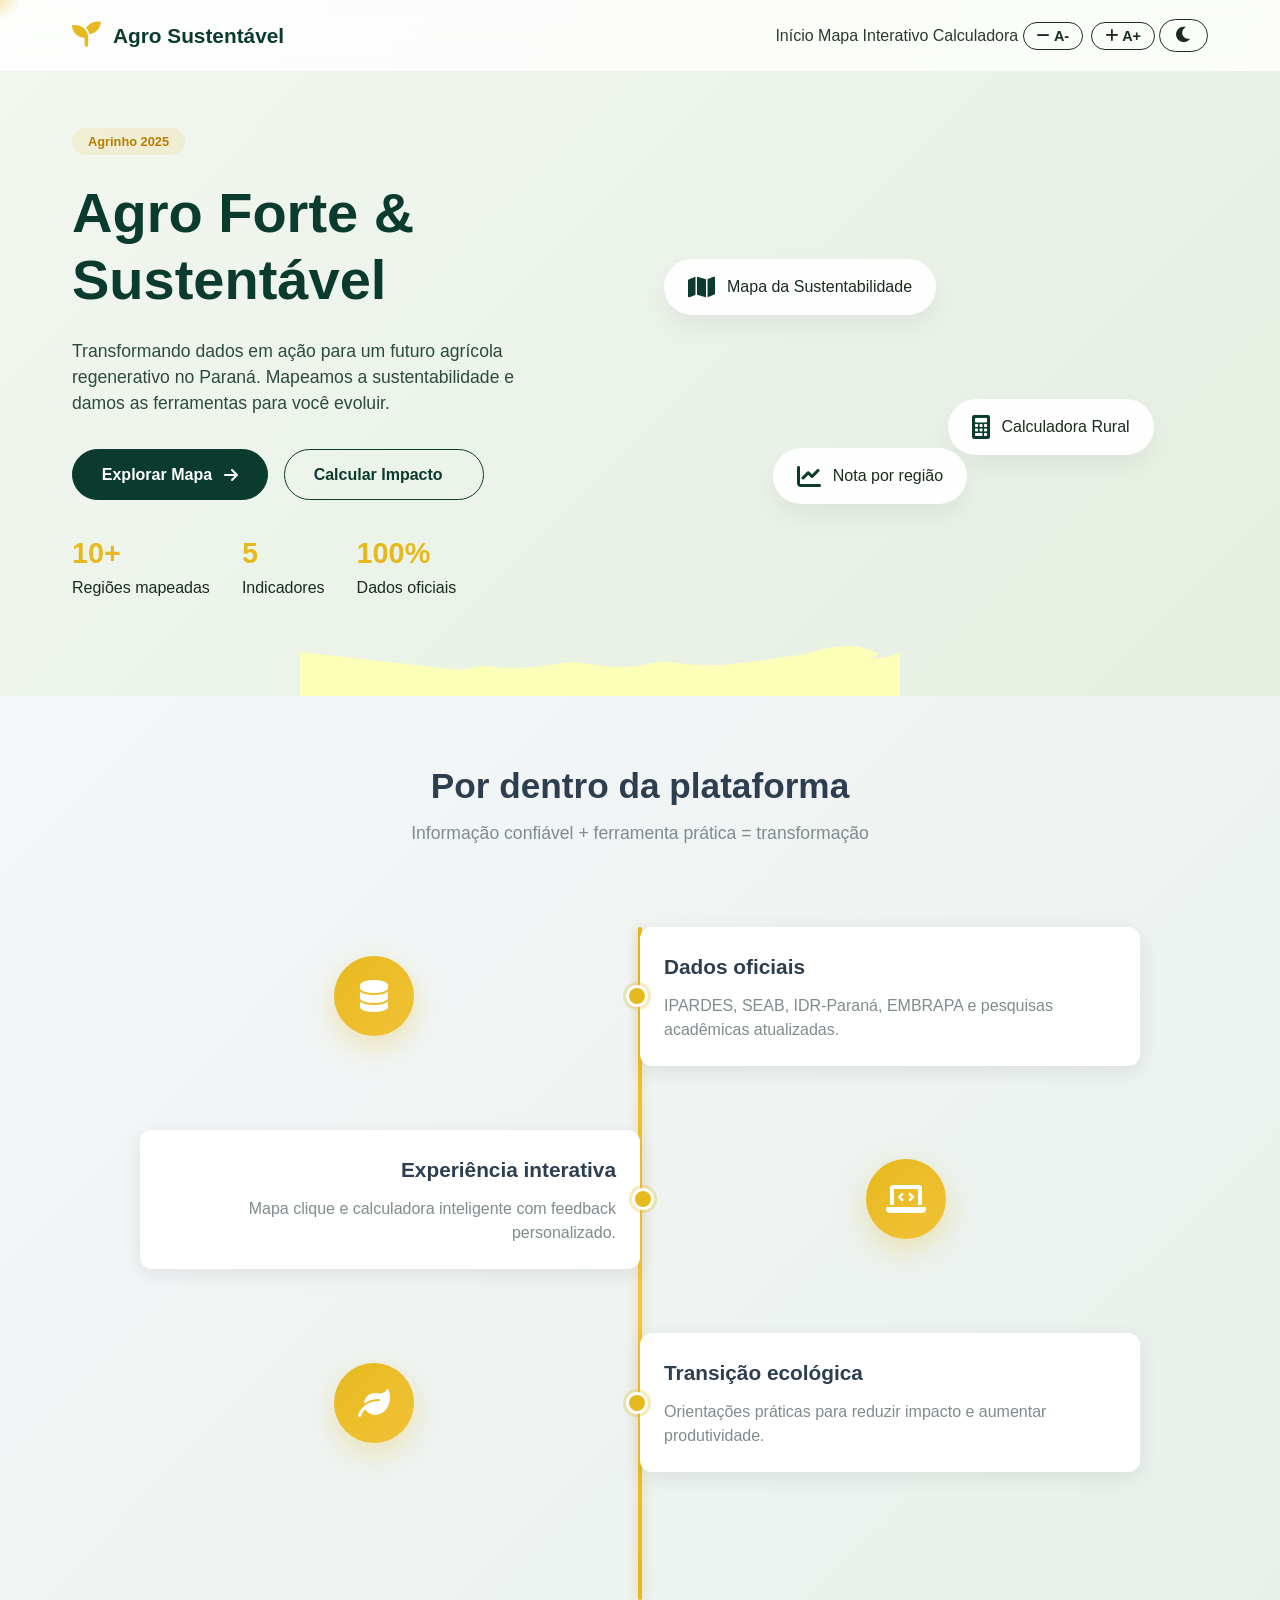
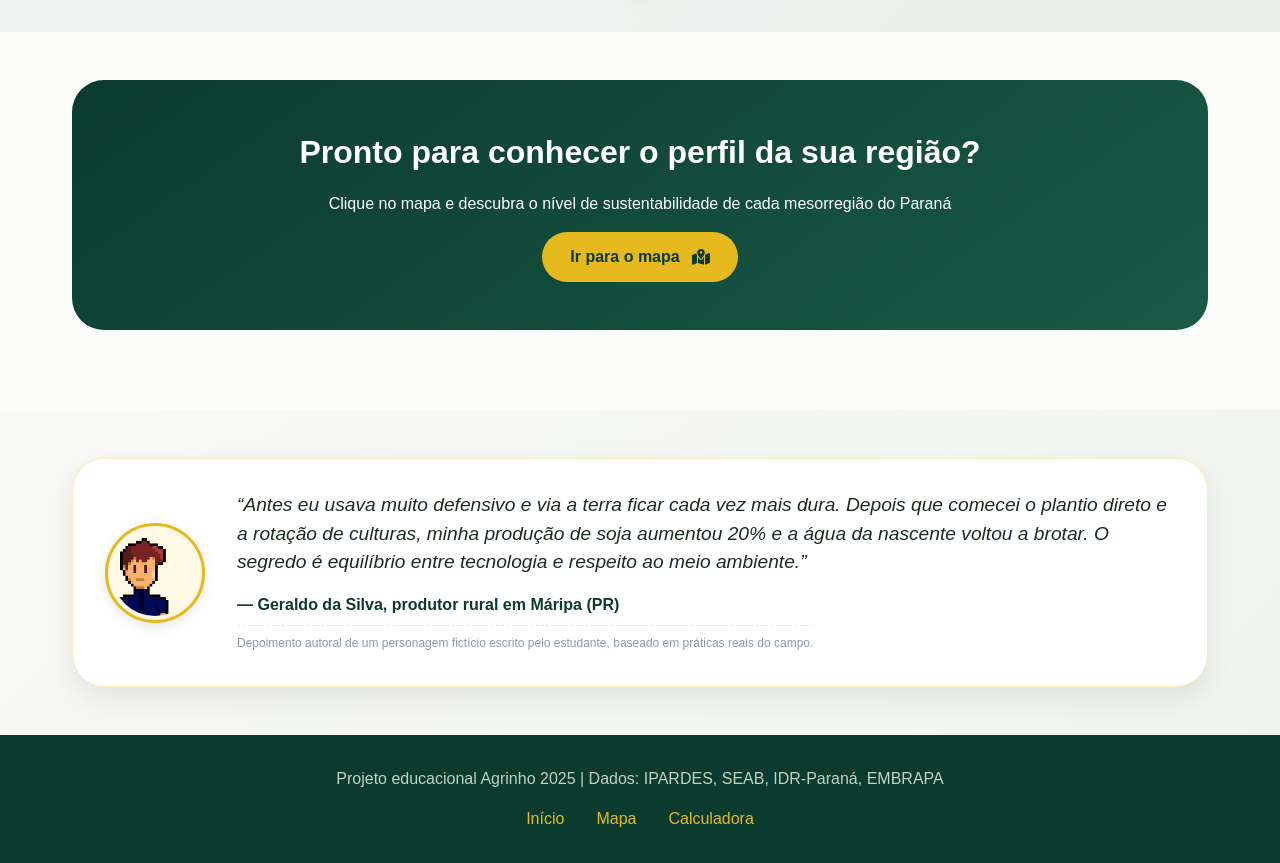
==== commit c85fd9b9: "Fix indentation in features section of index.html" ====
--- a/index.html
+++ b/index.html
@@ -82,7 +82,7 @@
         </section>
 
         <!-- Seção de funcionalidades -->
-  <section class="features">
+        <section class="features">
             <div class="container">
                 <div class="section-header">
                     <h2>Por dentro da plataforma</h2>
--- a/css/style.css
+++ b/css/style.css
@@ -422,6 +422,7 @@
     background-size: 1200px 60px;
 }
 
+
 /* ================================================
    SEÇÃO DE FUNCIONALIDADES (FEATURES)
    ================================================ 
@@ -716,6 +717,35 @@
 }
 
 /* ================================================
+   SEÇÃO DE CHAMADA PARA AÇÃO (CTA)
+   ================================================ 
+   Seção que incentiva o usuário a explorar o mapa */
+
+.cta-section {
+    padding: 3rem 0 5rem;
+}
+
+.cta-card {
+    background: linear-gradient(145deg, #0B3B2F, #1A5A46);
+    padding: 3rem;
+    border-radius: 2rem;
+    text-align: center;
+    color: white;
+}
+
+.cta-card h2 {
+    font-size: 2rem;
+    margin-bottom: 1rem;
+}
+
+.cta-card .btn-primary {
+    background: #E6B91E;
+    color: #0B3B2F;
+    border: none;
+    margin-top: 1rem;
+}
+
+/* ================================================
    DEPOIMENTO AUTORAL (COM SEMÂNTICA MELHORADA)
    ================================================ 
    Seção de depoimento de produtor rural */
